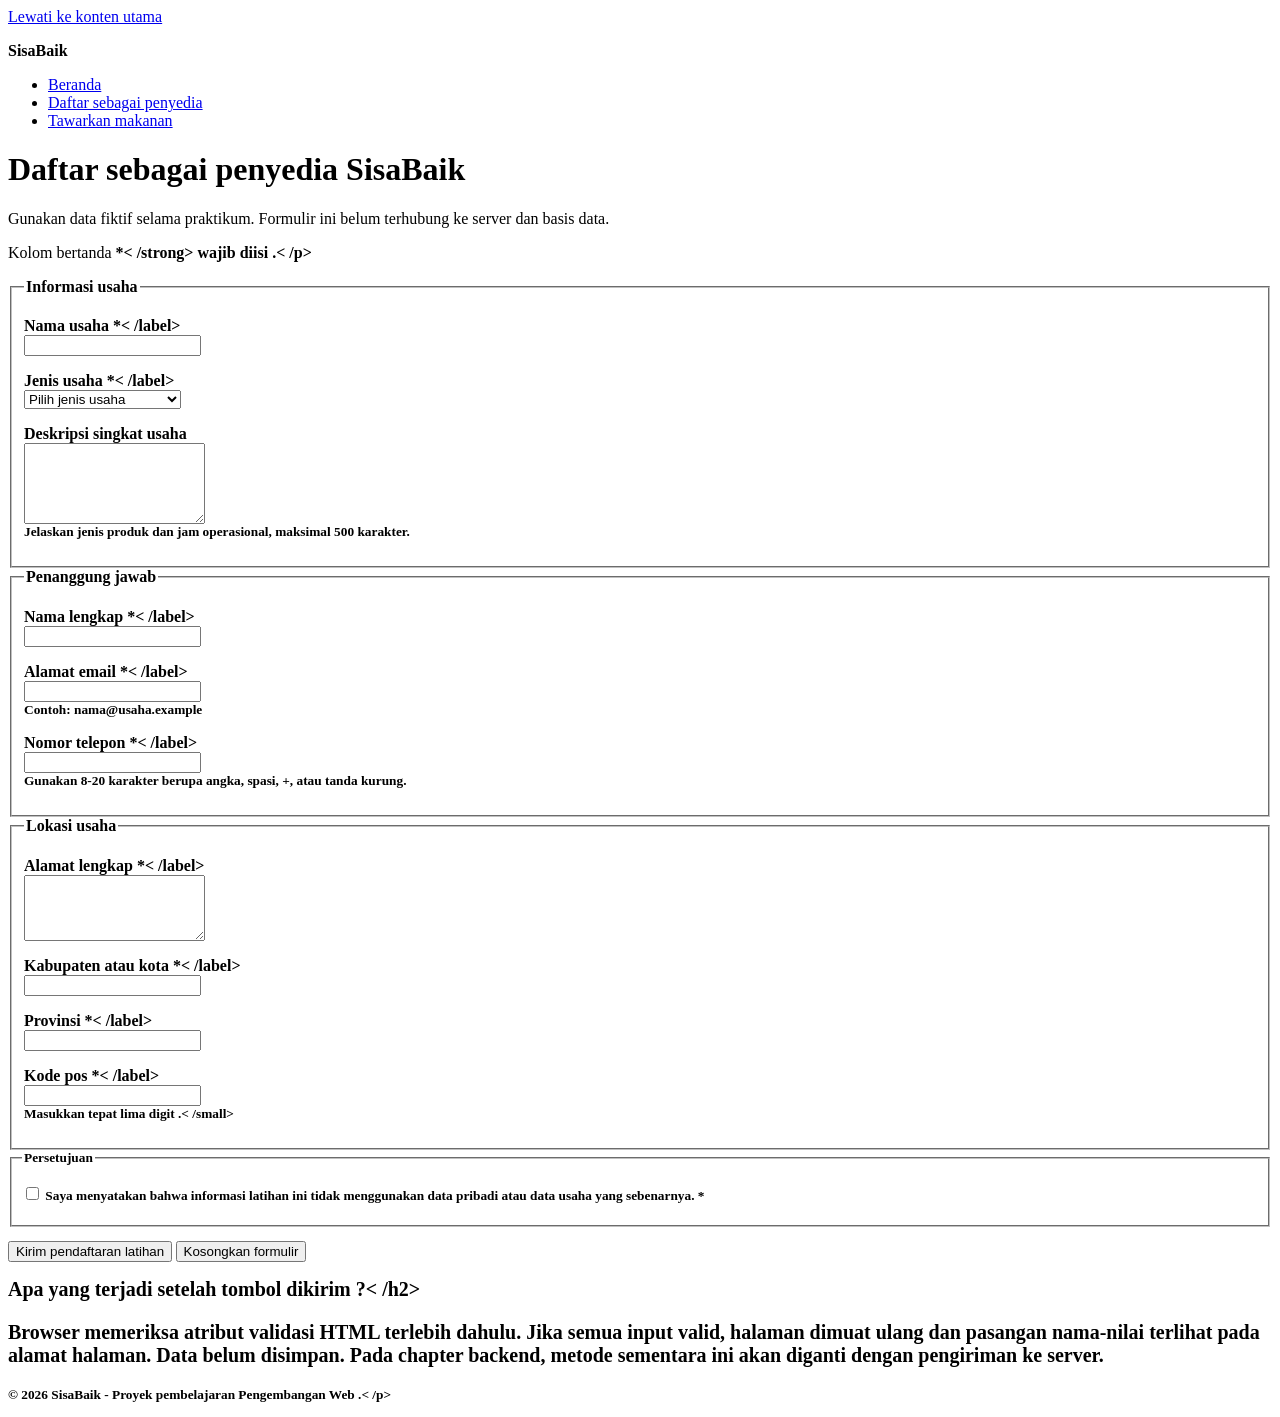
==== daftar-penyedia.html @ b6f7a459 "feat: add accessible provider registration form" ====
<! doctype html>
<html lang="id">
<head>
<meta charset="utf-8">
<meta name="viewport" content="width=device-width, initial-scale=1">
<meta
name="description"
content="Formulir prototipe untuk mendaftarkan usaha sebagai penyedia makanan di SisaBaik."
>
<title>Daftar Penyedia | SisaBaik</title>
</head>
<body>
<a href="#konten-utama">Lewati ke konten utama</a>

<header>
<p><strong>SisaBaik</strong></p>
<nav aria-label="Navigasi utama">
<ul>
<li><a href="index.html">Beranda</a></li>
<li>
<a href="daftar-penyedia.html" aria-current="page">
Daftar sebagai penyedia
</a>
</li>
<li><a href="tawarkan-makanan.html">Tawarkan makanan</a></li>
</ul>
</nav>
</header>

<main id="konten-utama" tabindex="-1">
<h1>Daftar sebagai penyedia SisaBaik</h1>
<p>
Gunakan data fiktif selama praktikum. Formulir ini belum terhubung ke
server dan basis data.
</p>
<p id="petunjuk-wajib">Kolom bertanda <strong> *< /strong> wajib diisi .< /p>

<form
action="daftar-penyedia.html"
method="get"
aria-describedby="petunjuk-wajib"
>
<fieldset>
<legend>Informasi usaha</legend>

<p>
<label for="nama-usaha">Nama usaha *< /label><br>
<input
type="text"
id="nama-usaha"
name="nama_usaha"
autocomplete="organization"
minlength="3"
maxlength="100"
required
>
</p>

<p>
<label for="jenis-usaha">Jenis usaha *< /label><br>
<select id="jenis-usaha" name="jenis_usaha" required>
<option value="">Pilih jenis usaha</option>
<option value="restoran">Restoran</option>
<option value="toko-roti">Toko roti</option>
<option value="katering">Katering</option>
<option value="ritel">Toko ritel</option>
<option value="hotel">Hotel atau penginapan</option>
<option value="lainnya">Lainnya</option>
</select>
</p>

<p>
<label for="deskripsi-usaha">Deskripsi singkat usaha</label><br>
<textarea
id="deskripsi-usaha"
name="deskripsi_usaha"
rows="5"
maxlength="500"
aria-describedby="bantuan-deskripsi"
></textarea><br>
<small id="bantuan-deskripsi">
Jelaskan jenis produk dan jam operasional, maksimal 500 karakter.
</small>
</p>
</fieldset>

<fieldset>
<legend>Penanggung jawab</legend>

<p>
<label for="nama-penanggung-jawab">Nama lengkap *< /label><br>
<input
type="text"
id="nama-penanggung-jawab"
name="nama_penanggung_jawab"
autocomplete="name"
minlength="3"
maxlength="100"
required
>
</p>

<p>
<label for="email">Alamat email *< /label><br>
<input
type="email"
id="email"
name="email"
autocomplete="email"
maxlength="254"
aria-describedby="bantuan-email"
required
><br>
<small id="bantuan-email">Contoh: nama@usaha.example</small>
</p>

<p>
<label for="telepon">Nomor telepon *< /label><br>
<input
type="tel"
id="telepon"
name="telepon"
autocomplete="tel"
inputmode="tel"
pattern="[0-9+() ]{8,20}"
aria-describedby="bantuan-telepon"
required
><br>
<small id="bantuan-telepon">
Gunakan 8-20 karakter berupa angka, spasi, +, atau tanda kurung.
</small>
</p>
</fieldset>

<fieldset>
<legend>Lokasi usaha</legend>

<p>
<label for="alamat">Alamat lengkap *< /label><br>
<textarea
id="alamat"
name="alamat"
rows="4"
autocomplete="street-address"
minlength="10"
maxlength="250"
required
></textarea>
</p>

<p>
<label for="kota">Kabupaten atau kota *< /label><br>
<input
type="text"
id="kota"
name="kota"
autocomplete="address-level2"
maxlength="100"
required
>
</p>

<p>
<label for="provinsi">Provinsi *< /label><br>
<input
type- text
id="provinsi"
name="provinsi"
autocomplete="address-level1"
maxlength="100"
required
>
</p>

<p>
<label for="kode-pos">Kode pos *< /label><br>
<input
type="text"
id="kode-pos"
name="kode_pos"
autocomplete="postal-code"
inputmode="numeric"
pattern="[0-9]{5}"
aria-describedby="bantuan-kode-pos"
required
><br>
<small id="bantuan-kode-pos">Masukkan tepat lima digit .< /small>
</p>
</fieldset>

<fieldset>
<legend>Persetujuan</legend>
<p>
<input
type="checkbox"
id="persetujuan"
name="persetujuan"
value="setuju"
required
>
<label for="persetujuan">
Saya menyatakan bahwa informasi latihan ini tidak menggunakan
data pribadi atau data usaha yang sebenarnya. *
</label>
</p>
</fieldset>

<p>
<button type="submit">Kirim pendaftaran latihan</button>
<button type="reset">Kosongkan formulir</button>
</p>
</form>

<section aria-labelledby="catatan-prototipe">
<h2 id="catatan-prototipe">Apa yang terjadi setelah tombol dikirim ?< /h2>
<p>
Browser memeriksa atribut validasi HTML terlebih dahulu. Jika semua
input valid, halaman dimuat ulang dan pasangan nama-nilai terlihat
pada alamat halaman. Data belum disimpan. Pada chapter backend,
metode sementara ini akan diganti dengan pengiriman ke server.
</p>
</section>
</main>

<footer>
<p>&copy; 2026 SisaBaik - Proyek pembelajaran Pengembangan Web .< /p>
</footer>
</body>
</html>
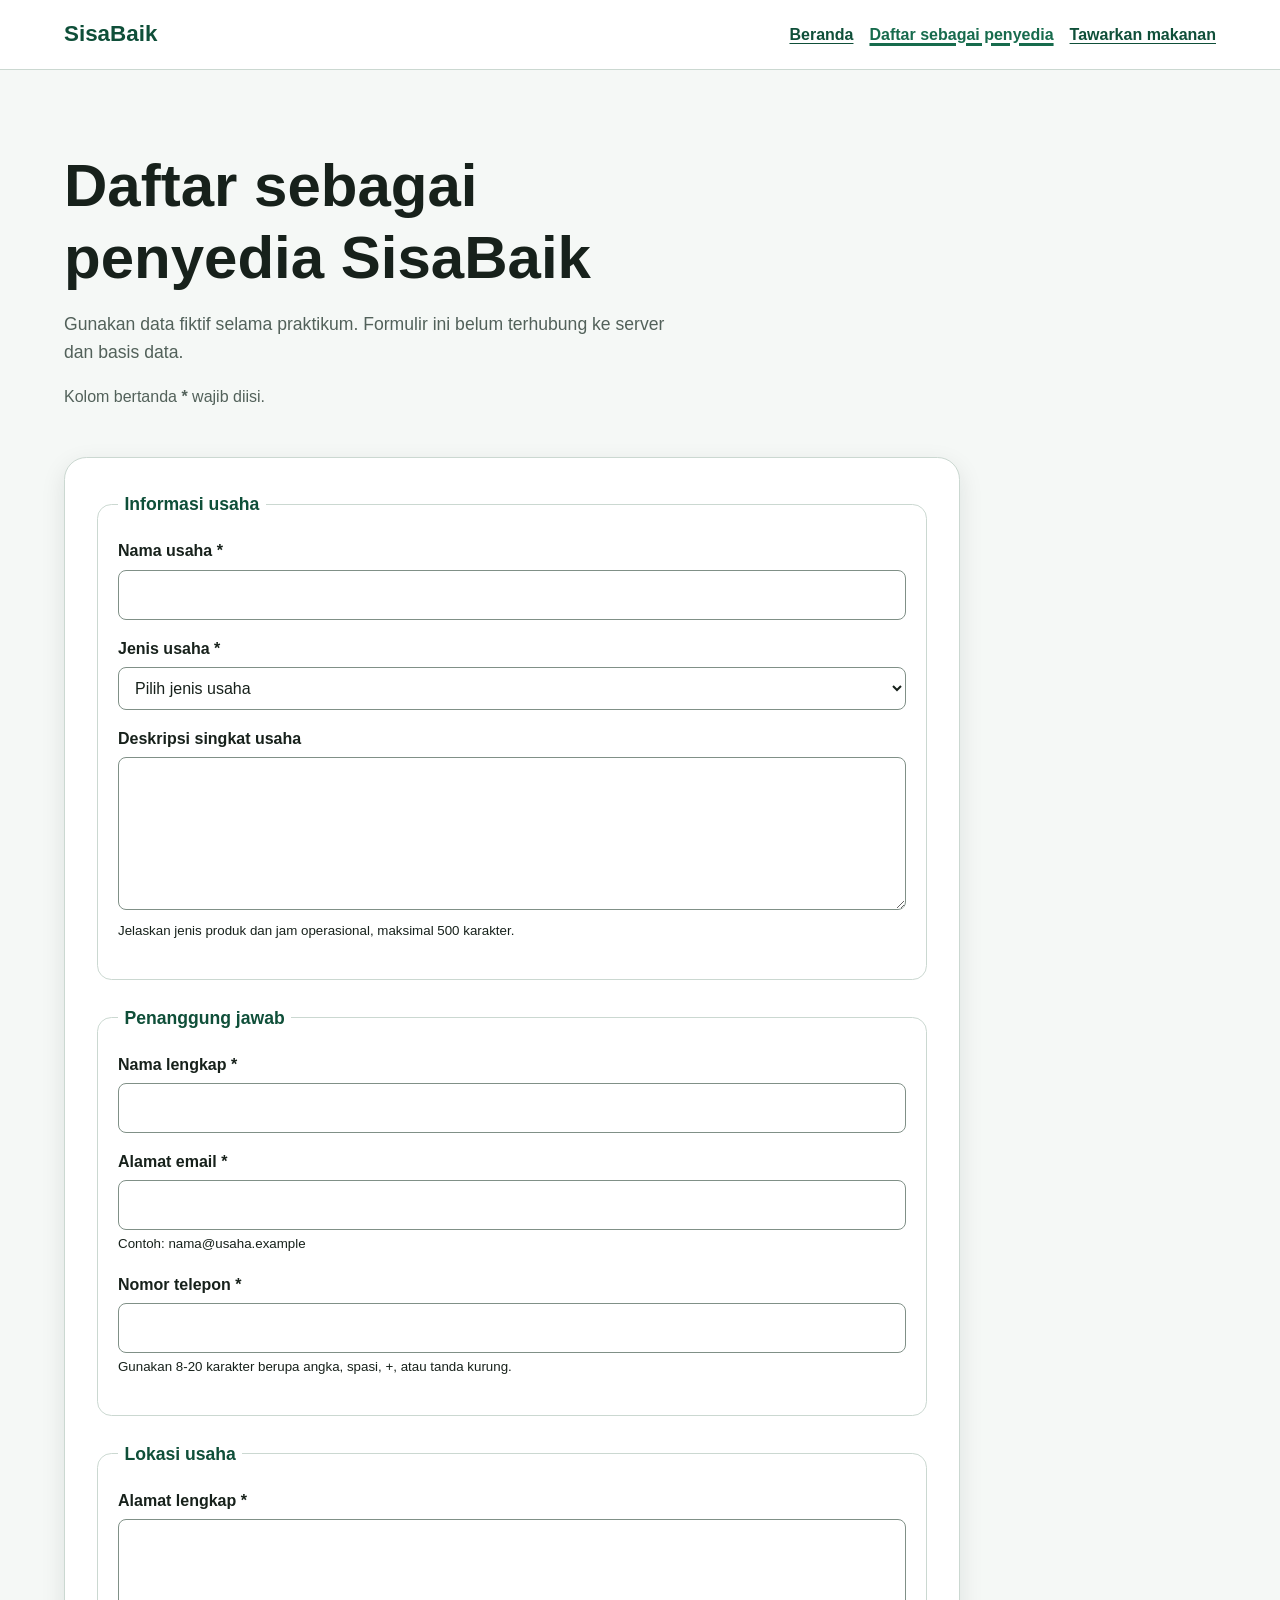
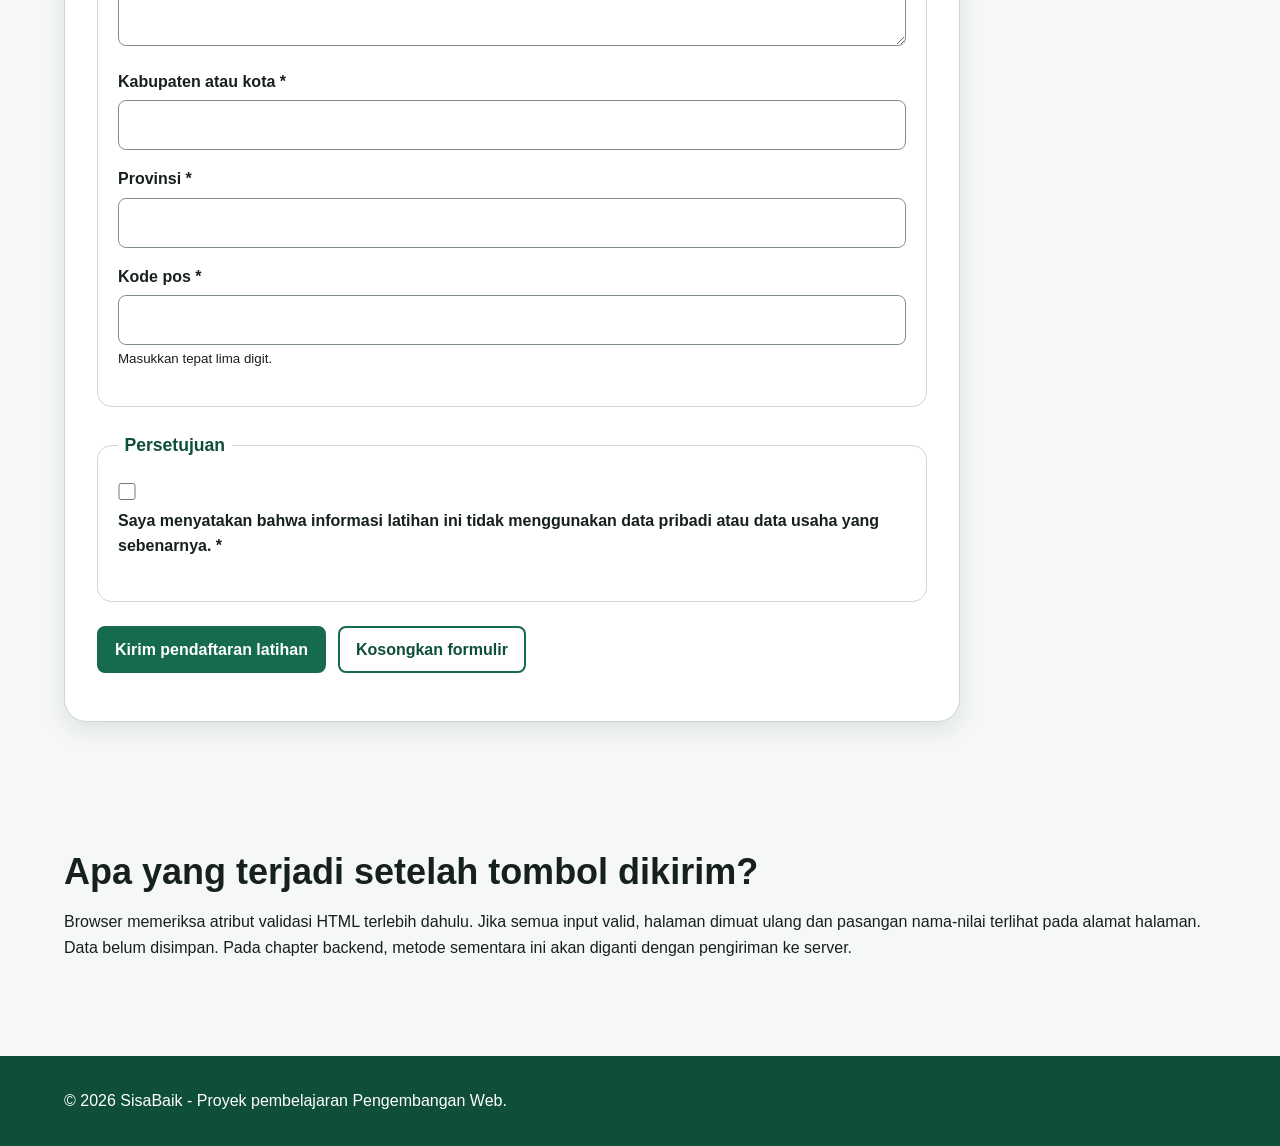
==== commit 2db70044: "feat: add responsive SisaBaik visual system" ====
--- a/daftar-penyedia.html
+++ b/daftar-penyedia.html
@@ -1,229 +1,428 @@
-<! doctype html>
+<!doctype html>
+
 <html lang="id">
-<head>
-<meta charset="utf-8">
-<meta name="viewport" content="width=device-width, initial-scale=1">
-<meta
-name="description"
-content="Formulir prototipe untuk mendaftarkan usaha sebagai penyedia makanan di SisaBaik."
->
-<title>Daftar Penyedia | SisaBaik</title>
-</head>
-<body>
-<a href="#konten-utama">Lewati ke konten utama</a>
-
-<header>
-<p><strong>SisaBaik</strong></p>
-<nav aria-label="Navigasi utama">
-<ul>
-<li><a href="index.html">Beranda</a></li>
-<li>
-<a href="daftar-penyedia.html" aria-current="page">
-Daftar sebagai penyedia
-</a>
-</li>
-<li><a href="tawarkan-makanan.html">Tawarkan makanan</a></li>
-</ul>
-</nav>
-</header>
-
-<main id="konten-utama" tabindex="-1">
-<h1>Daftar sebagai penyedia SisaBaik</h1>
-<p>
-Gunakan data fiktif selama praktikum. Formulir ini belum terhubung ke
-server dan basis data.
-</p>
-<p id="petunjuk-wajib">Kolom bertanda <strong> *< /strong> wajib diisi .< /p>
-
-<form
-action="daftar-penyedia.html"
-method="get"
-aria-describedby="petunjuk-wajib"
->
-<fieldset>
-<legend>Informasi usaha</legend>
-
-<p>
-<label for="nama-usaha">Nama usaha *< /label><br>
-<input
-type="text"
-id="nama-usaha"
-name="nama_usaha"
-autocomplete="organization"
-minlength="3"
-maxlength="100"
-required
->
-</p>
-
-<p>
-<label for="jenis-usaha">Jenis usaha *< /label><br>
-<select id="jenis-usaha" name="jenis_usaha" required>
-<option value="">Pilih jenis usaha</option>
-<option value="restoran">Restoran</option>
-<option value="toko-roti">Toko roti</option>
-<option value="katering">Katering</option>
-<option value="ritel">Toko ritel</option>
-<option value="hotel">Hotel atau penginapan</option>
-<option value="lainnya">Lainnya</option>
-</select>
-</p>
-
-<p>
-<label for="deskripsi-usaha">Deskripsi singkat usaha</label><br>
-<textarea
-id="deskripsi-usaha"
-name="deskripsi_usaha"
-rows="5"
-maxlength="500"
-aria-describedby="bantuan-deskripsi"
-></textarea><br>
-<small id="bantuan-deskripsi">
-Jelaskan jenis produk dan jam operasional, maksimal 500 karakter.
-</small>
-</p>
-</fieldset>
-
-<fieldset>
-<legend>Penanggung jawab</legend>
-
-<p>
-<label for="nama-penanggung-jawab">Nama lengkap *< /label><br>
-<input
-type="text"
-id="nama-penanggung-jawab"
-name="nama_penanggung_jawab"
-autocomplete="name"
-minlength="3"
-maxlength="100"
-required
->
-</p>
-
-<p>
-<label for="email">Alamat email *< /label><br>
-<input
-type="email"
-id="email"
-name="email"
-autocomplete="email"
-maxlength="254"
-aria-describedby="bantuan-email"
-required
-><br>
-<small id="bantuan-email">Contoh: nama@usaha.example</small>
-</p>
-
-<p>
-<label for="telepon">Nomor telepon *< /label><br>
-<input
-type="tel"
-id="telepon"
-name="telepon"
-autocomplete="tel"
-inputmode="tel"
-pattern="[0-9+() ]{8,20}"
-aria-describedby="bantuan-telepon"
-required
-><br>
-<small id="bantuan-telepon">
-Gunakan 8-20 karakter berupa angka, spasi, +, atau tanda kurung.
-</small>
-</p>
-</fieldset>
-
-<fieldset>
-<legend>Lokasi usaha</legend>
-
-<p>
-<label for="alamat">Alamat lengkap *< /label><br>
-<textarea
-id="alamat"
-name="alamat"
-rows="4"
-autocomplete="street-address"
-minlength="10"
-maxlength="250"
-required
-></textarea>
-</p>
-
-<p>
-<label for="kota">Kabupaten atau kota *< /label><br>
-<input
-type="text"
-id="kota"
-name="kota"
-autocomplete="address-level2"
-maxlength="100"
-required
->
-</p>
-
-<p>
-<label for="provinsi">Provinsi *< /label><br>
-<input
-type- text
-id="provinsi"
-name="provinsi"
-autocomplete="address-level1"
-maxlength="100"
-required
->
-</p>
-
-<p>
-<label for="kode-pos">Kode pos *< /label><br>
-<input
-type="text"
-id="kode-pos"
-name="kode_pos"
-autocomplete="postal-code"
-inputmode="numeric"
-pattern="[0-9]{5}"
-aria-describedby="bantuan-kode-pos"
-required
-><br>
-<small id="bantuan-kode-pos">Masukkan tepat lima digit .< /small>
-</p>
-</fieldset>
-
-<fieldset>
-<legend>Persetujuan</legend>
-<p>
-<input
-type="checkbox"
-id="persetujuan"
-name="persetujuan"
-value="setuju"
-required
->
-<label for="persetujuan">
-Saya menyatakan bahwa informasi latihan ini tidak menggunakan
-data pribadi atau data usaha yang sebenarnya. *
-</label>
-</p>
-</fieldset>
-
-<p>
-<button type="submit">Kirim pendaftaran latihan</button>
-<button type="reset">Kosongkan formulir</button>
-</p>
-</form>
-
-<section aria-labelledby="catatan-prototipe">
-<h2 id="catatan-prototipe">Apa yang terjadi setelah tombol dikirim ?< /h2>
-<p>
-Browser memeriksa atribut validasi HTML terlebih dahulu. Jika semua
-input valid, halaman dimuat ulang dan pasangan nama-nilai terlihat
-pada alamat halaman. Data belum disimpan. Pada chapter backend,
-metode sementara ini akan diganti dengan pengiriman ke server.
-</p>
-</section>
-</main>
-
-<footer>
-<p>&copy; 2026 SisaBaik - Proyek pembelajaran Pengembangan Web .< /p>
-</footer>
-</body>
+
+    <head>
+
+        <meta charset="utf-8">
+
+        <meta
+            name="viewport"
+            content="width=device-width, initial-scale=1"
+        >
+
+        <meta
+            name="description"
+            content="Formulir prototipe untuk mendaftarkan usaha sebagai penyedia makanan di SisaBaik."
+        >
+
+        <title>Daftar Penyedia | SisaBaik</title>
+
+        <link rel="stylesheet" href="styles.css">
+
+    </head>
+
+    <body>
+
+        <a class="skip-link" href="#konten-utama">
+            Lewati ke konten utama
+        </a>
+
+        <header class="site-header">
+
+            <div class="container header-layout">
+
+                <p class="brand">
+                    SisaBaik
+                </p>
+
+                <nav aria-label="Navigasi utama">
+
+                    <ul class="nav-list">
+
+                        <li>
+                            <a href="index.html">
+                                Beranda
+                            </a>
+                        </li>
+
+                        <li>
+                            <a
+                                href="daftar-penyedia.html"
+                                aria-current="page"
+                            >
+                                Daftar sebagai penyedia
+                            </a>
+                        </li>
+
+                        <li>
+                            <a href="tawarkan-makanan.html">
+                                Tawarkan makanan
+                            </a>
+                        </li>
+
+                    </ul>
+
+                </nav>
+
+            </div>
+
+        </header>
+
+        <main
+            class="container"
+            id="konten-utama"
+            tabindex="-1"
+        >
+
+            <div class="page-heading">
+
+                <h1>
+                    Daftar sebagai penyedia SisaBaik
+                </h1>
+
+                <p class="lead">
+                    Gunakan data fiktif selama praktikum. Formulir ini belum terhubung ke
+                    server dan basis data.
+                </p>
+
+                <p
+                    class="required-note"
+                    id="petunjuk-wajib"
+                >
+                    Kolom bertanda <strong>*</strong> wajib diisi.
+                </p>
+
+            </div>
+
+            <form
+                class="form-card"
+                action="daftar-penyedia.html"
+                method="get"
+                aria-describedby="petunjuk-wajib"
+            >
+
+                <fieldset class="form-section">
+
+                    <legend>
+                        Informasi usaha
+                    </legend>
+
+                    <p>
+
+                        <label for="nama-usaha">
+                            Nama usaha *
+                        </label><br>
+
+                        <input
+                            type="text"
+                            id="nama-usaha"
+                            name="nama_usaha"
+                            autocomplete="organization"
+                            minlength="3"
+                            maxlength="100"
+                            required
+                        >
+
+                    </p>
+
+                    <p>
+
+                        <label for="jenis-usaha">
+                            Jenis usaha *
+                        </label><br>
+
+                        <select
+                            id="jenis-usaha"
+                            name="jenis_usaha"
+                            required
+                        >
+
+                            <option value="">
+                                Pilih jenis usaha
+                            </option>
+
+                            <option value="restoran">
+                                Restoran
+                            </option>
+
+                            <option value="toko-roti">
+                                Toko roti
+                            </option>
+
+                            <option value="katering">
+                                Katering
+                            </option>
+
+                            <option value="ritel">
+                                Toko ritel
+                            </option>
+
+                            <option value="hotel">
+                                Hotel atau penginapan
+                            </option>
+
+                            <option value="lainnya">
+                                Lainnya
+                            </option>
+
+                        </select>
+
+                    </p>
+
+                    <p>
+
+                        <label for="deskripsi-usaha">
+                            Deskripsi singkat usaha
+                        </label><br>
+
+                        <textarea
+                            id="deskripsi-usaha"
+                            name="deskripsi_usaha"
+                            rows="5"
+                            maxlength="500"
+                            aria-describedby="bantuan-deskripsi"
+                        ></textarea><br>
+
+                        <small id="bantuan-deskripsi">
+                            Jelaskan jenis produk dan jam operasional, maksimal 500 karakter.
+                        </small>
+
+                    </p>
+
+                </fieldset>
+
+                <fieldset class="form-section">
+
+                    <legend>
+                        Penanggung jawab
+                    </legend>
+
+                    <p>
+
+                        <label for="nama-penanggung-jawab">
+                            Nama lengkap *
+                        </label><br>
+
+                        <input
+                            type="text"
+                            id="nama-penanggung-jawab"
+                            name="nama_penanggung_jawab"
+                            autocomplete="name"
+                            minlength="3"
+                            maxlength="100"
+                            required
+                        >
+
+                    </p>
+
+                    <p>
+
+                        <label for="email">
+                            Alamat email *
+                        </label><br>
+
+                        <input
+                            type="email"
+                            id="email"
+                            name="email"
+                            autocomplete="email"
+                            maxlength="254"
+                            aria-describedby="bantuan-email"
+                            required
+                        ><br>
+
+                        <small id="bantuan-email">
+                            Contoh: nama@usaha.example
+                        </small>
+
+                    </p>
+
+                    <p>
+
+                        <label for="telepon">
+                            Nomor telepon *
+                        </label><br>
+
+                        <input
+                            type="tel"
+                            id="telepon"
+                            name="telepon"
+                            autocomplete="tel"
+                            inputmode="tel"
+                            pattern="[0-9+() ]{8,20}"
+                            aria-describedby="bantuan-telepon"
+                            required
+                        ><br>
+
+                        <small id="bantuan-telepon">
+                            Gunakan 8-20 karakter berupa angka, spasi, +, atau tanda kurung.
+                        </small>
+
+                    </p>
+
+                </fieldset>
+
+                <fieldset class="form-section">
+
+                    <legend>
+                        Lokasi usaha
+                    </legend>
+
+                    <p>
+
+                        <label for="alamat">
+                            Alamat lengkap *
+                        </label><br>
+
+                        <textarea
+                            id="alamat"
+                            name="alamat"
+                            rows="4"
+                            autocomplete="street-address"
+                            minlength="10"
+                            maxlength="250"
+                            required
+                        ></textarea>
+
+                    </p>
+
+                    <p>
+
+                        <label for="kota">
+                            Kabupaten atau kota *
+                        </label><br>
+
+                        <input
+                            type="text"
+                            id="kota"
+                            name="kota"
+                            autocomplete="address-level2"
+                            maxlength="100"
+                            required
+                        >
+
+                    </p>
+
+                    <p>
+
+                        <label for="provinsi">
+                            Provinsi *
+                        </label><br>
+
+                        <input
+                            type="text"
+                            id="provinsi"
+                            name="provinsi"
+                            autocomplete="address-level1"
+                            maxlength="100"
+                            required
+                        >
+
+                    </p>
+
+                    <p>
+
+                        <label for="kode-pos">
+                            Kode pos *
+                        </label><br>
+
+                        <input
+                            type="text"
+                            id="kode-pos"
+                            name="kode_pos"
+                            autocomplete="postal-code"
+                            inputmode="numeric"
+                            pattern="[0-9]{5}"
+                            aria-describedby="bantuan-kode-pos"
+                            required
+                        ><br>
+
+                        <small id="bantuan-kode-pos">
+                            Masukkan tepat lima digit.
+                        </small>
+
+                    </p>
+
+                </fieldset>
+
+                <fieldset class="form-section">
+
+                    <legend>
+                        Persetujuan
+                    </legend>
+
+                    <p>
+
+                        <input
+                            type="checkbox"
+                            id="persetujuan"
+                            name="persetujuan"
+                            value="setuju"
+                            required
+                        >
+
+                        <label for="persetujuan">
+                            Saya menyatakan bahwa informasi latihan ini tidak menggunakan
+                            data pribadi atau data usaha yang sebenarnya. *
+                        </label>
+
+                    </p>
+
+                </fieldset>
+
+                <p class="form-actions">
+
+                    <button
+                        class="button"
+                        type="submit"
+                    >
+                        Kirim pendaftaran latihan
+                    </button>
+
+                    <button
+                        class="button button-secondary"
+                        type="reset"
+                    >
+                        Kosongkan formulir
+                    </button>
+
+                </p>
+
+            </form>
+
+            <section
+                class="section"
+                aria-labelledby="catatan-prototipe"
+            >
+
+                <h2 id="catatan-prototipe">
+                    Apa yang terjadi setelah tombol dikirim?
+                </h2>
+
+                <p>
+                    Browser memeriksa atribut validasi HTML terlebih dahulu. Jika semua
+                    input valid, halaman dimuat ulang dan pasangan nama-nilai terlihat
+                    pada alamat halaman. Data belum disimpan. Pada chapter backend,
+                    metode sementara ini akan diganti dengan pengiriman ke server.
+                </p>
+
+            </section>
+
+        </main>
+
+        <footer class="site-footer">
+
+            <div class="container footer-layout">
+
+                <p>
+                    &copy; 2026 SisaBaik - Proyek pembelajaran Pengembangan Web.
+                </p>
+
+            </div>
+
+        </footer>
+
+    </body>
+
 </html>
--- a/styles.css
+++ b/styles.css
@@ -0,0 +1,440 @@
+:root {
+    --color-primary: #176b4d;
+    --color-primary-dark: #0f4f39;
+    --color-primary-soft: #e8f5ef;
+    --color-accent: #f2b84b;
+    --color-text: #17211b;
+    --color-muted: #52615a;
+    --color-surface: #ffffff;
+    --color-background: #f5f8f6;
+    --color-border: #cbd8d1;
+    --color-danger: #a52a2a;
+    --shadow-card: 0 0.5rem 1.5rem rgb(23 33 27 / 10%);
+    --radius-small: 0.5rem;
+    --radius-medium: 0.9rem;
+    --radius-large: 1.4rem;
+    --content-width: 72rem;
+}
+
+*,
+*::before,
+*::after {
+    box-sizing: border-box;
+}
+
+html {
+    scroll-behavior: smooth;
+}
+
+body {
+    margin: 0;
+    background: var(--color-background);
+    color: var(--color-text);
+    font-family: Arial, Helvetica, sans-serif;
+    font-size: 1rem;
+    line-height: 1.6;
+}
+
+h1,
+h2,
+h3,
+p {
+    margin-block-start: 0;
+}
+
+h1,
+h2,
+h3 {
+    line-height: 1.2;
+}
+
+h1 {
+    max-width: 18ch;
+    margin-block-end: 1rem;
+    font-size: clamp(2rem, 7vw, 3.75rem);
+}
+
+h2 {
+    margin-block-end: 1rem;
+    font-size: clamp(1.5rem, 4vw, 2.25rem);
+}
+
+h3 {
+    margin-block-end: 0.6rem;
+    font-size: 1.2rem;
+}
+
+a {
+    color: var(--color-primary-dark);
+    text-underline-offset: 0.2em;
+}
+
+a:hover {
+    text-decoration-thickness: 0.18em;
+}
+
+:focus-visible {
+    outline: 0.2rem solid var(--color-accent);
+    outline-offset: 0.2rem;
+}
+
+.skip-link {
+    position: absolute;
+    inset-block-start: 0.5rem;
+    inset-inline-start: 0.5rem;
+    z-index: 100;
+    padding: 0.7rem 1rem;
+    border-radius: var(--radius-small);
+    background: var(--color-text);
+    color: var(--color-surface);
+    transform: translateY(-180%);
+}
+
+.skip-link:focus {
+    transform: translateY(0);
+}
+
+.container {
+    width: min(100% - 2rem, var(--content-width));
+    margin-inline: auto;
+}
+
+.site-header {
+    background: var(--color-surface);
+    border-block-end: 0.0625rem solid var(--color-border);
+}
+
+.header-layout {
+    display: flex;
+    flex-direction: column;
+    gap: 0.75rem;
+    padding-block: 1rem;
+}
+
+.brand {
+    margin: 0;
+    color: var(--color-primary-dark);
+    font-size: 1.4rem;
+    font-weight: 700;
+}
+
+.nav-list {
+    display: flex;
+    flex-wrap: wrap;
+    gap: 0.5rem 1rem;
+    margin: 0;
+    padding: 0;
+    list-style: none;
+}
+
+.nav-list a {
+    display: inline-block;
+    padding-block: 0.35rem;
+    font-weight: 700;
+}
+
+.nav-list a[aria-current="page"] {
+    color: var(--color-primary);
+    text-decoration-thickness: 0.2em;
+}
+
+.hero {
+    padding-block: clamp(3rem, 10vw, 7rem);
+    background: linear-gradient(
+        135deg,
+        rgb(232 245 239 / 95%),
+        rgb(255 255 255 / 92%)
+    );
+}
+
+.hero-layout {
+    display: grid;
+    gap: 2rem;
+    align-items: center;
+}
+
+.eyebrow {
+    margin-block-end: 0.5rem;
+    color: var(--color-primary-dark);
+    font-weight: 700;
+    letter-spacing: 0.05em;
+    text-transform: uppercase;
+}
+
+.lead {
+    max-width: 62ch;
+    color: var(--color-muted);
+    font-size: 1.1rem;
+}
+
+.hero-panel {
+    padding: 1.5rem;
+    border: 0.0625rem solid var(--color-border);
+    border-radius: var(--radius-large);
+    background: var(--color-surface);
+    box-shadow: var(--shadow-card);
+}
+
+.hero-panel strong {
+    display: block;
+    color: var(--color-primary-dark);
+    font-size: 2rem;
+}
+
+.button-group,
+.form-actions {
+    display: flex;
+    flex-wrap: wrap;
+    gap: 0.75rem;
+    align-items: center;
+}
+
+.button {
+    display: inline-block;
+    padding: 0.75rem 1rem;
+    border: 0.125rem solid var(--color-primary);
+    border-radius: var(--radius-small);
+    background: var(--color-primary);
+    color: var(--color-surface);
+    font: inherit;
+    font-weight: 700;
+    line-height: 1.2;
+    text-decoration: none;
+    cursor: pointer;
+}
+
+.button:hover {
+    background: var(--color-primary-dark);
+    border-color: var(--color-primary-dark);
+}
+
+.button-secondary {
+    background: transparent;
+    color: var(--color-primary-dark);
+}
+
+.section {
+    padding-block: clamp(2.5rem, 7vw, 5rem);
+}
+
+.section-alt {
+    background: var(--color-surface);
+}
+
+.section-intro {
+    max-width: 65ch;
+    color: var(--color-muted);
+}
+
+.steps-grid,
+.benefit-grid,
+.offer-grid {
+    display: grid;
+    grid-template-columns: 1fr;
+    gap: 1rem;
+}
+
+.card {
+    padding: 1.25rem;
+    border: 0.0625rem solid var(--color-border);
+    border-radius: var(--radius-medium);
+    background: var(--color-surface);
+    box-shadow: var(--shadow-card);
+}
+
+.step-number {
+    display: inline-grid;
+    width: 2.25rem;
+    height: 2.25rem;
+    margin-block-end: 0.75rem;
+    place-items: center;
+    border-radius: 50%;
+    background: var(--color-primary-soft);
+    color: var(--color-primary-dark);
+    font-weight: 700;
+}
+
+.offer-card {
+    display: flex;
+    flex-direction: column;
+    overflow: hidden;
+    border: 0.0625rem solid var(--color-border);
+    border-radius: var(--radius-medium);
+    background: var(--color-surface);
+    box-shadow: var(--shadow-card);
+}
+
+.offer-card__visual {
+    min-height: 8rem;
+    background: linear-gradient(
+        135deg,
+        var(--color-primary),
+        var(--color-primary-dark)
+    );
+}
+
+.offer-card__content {
+    display: flex;
+    flex: 1;
+    flex-direction: column;
+    padding: 1.25rem;
+}
+
+.offer-card__meta {
+    color: var(--color-muted);
+}
+
+.offer-card__price {
+    margin-block-start: auto;
+    font-size: 1.15rem;
+}
+
+.badge {
+    display: inline-block;
+    width: fit-content;
+    margin-block-end: 0.75rem;
+    padding: 0.25rem 0.6rem;
+    border-radius: 999px;
+    background: var(--color-primary-soft);
+    color: var(--color-primary-dark);
+    font-size: 0.85rem;
+    font-weight: 700;
+}
+
+.notice {
+    padding: 1rem;
+    border-inline-start: 0.3rem solid var(--color-primary);
+    border-radius: var(--radius-small);
+    background: var(--color-primary-soft);
+}
+
+.page-heading {
+    padding-block: clamp(2.5rem, 7vw, 5rem) 2rem;
+}
+
+.form-card {
+    max-width: 56rem;
+    margin-block-end: 3rem;
+    padding: clamp(1rem, 4vw, 2rem);
+    border: 0.0625rem solid var(--color-border);
+    border-radius: var(--radius-large);
+    background: var(--color-surface);
+    box-shadow: var(--shadow-card);
+}
+
+.form-section {
+    margin: 0 0 1.5rem;
+    padding: 1.25rem;
+    border: 0.0625rem solid var(--color-border);
+    border-radius: var(--radius-medium);
+}
+
+.form-section legend {
+    padding-inline: 0.4rem;
+    color: var(--color-primary-dark);
+    font-size: 1.1rem;
+    font-weight: 700;
+}
+
+label {
+    display: inline-block;
+    margin-block-end: 0.35rem;
+    font-weight: 700;
+}
+
+input,
+select,
+textarea {
+    width: 100%;
+    padding: 0.7rem 0.75rem;
+    border: 0.0625rem solid #809087;
+    border-radius: var(--radius-small);
+    background: var(--color-surface);
+    color: var(--color-text);
+    font: inherit;
+}
+
+textarea {
+    resize: vertical;
+}
+
+input:focus,
+select:focus,
+textarea:focus {
+    border-color: var(--color-primary-dark);
+}
+
+input[type="checkbox"],
+input[type="radio"] {
+    width: 1.1rem;
+    height: 1.1rem;
+    margin: 0.2rem 0 0;
+    accent-color: var(--color-primary);
+}
+
+.required-note {
+    color: var(--color-muted);
+}
+
+.site-footer {
+    padding-block: 2rem;
+    background: var(--color-primary-dark);
+    color: var(--color-surface);
+}
+
+.site-footer a {
+    color: var(--color-surface);
+}
+
+.footer-layout {
+    display: flex;
+    flex-direction: column;
+    gap: 0.5rem;
+}
+
+.footer-layout p,
+.footer-layout address {
+    margin: 0;
+}
+
+@media (min-width: 48rem) {
+
+    .header-layout {
+        flex-direction: row;
+        justify-content: space-between;
+        align-items: center;
+    }
+
+    .hero-layout {
+        grid-template-columns: minmax(0, 1.5fr) minmax(15rem, 0.7fr);
+    }
+
+    .steps-grid,
+    .benefit-grid {
+        grid-template-columns: repeat(3, minmax(0, 1fr));
+    }
+
+    .offer-grid {
+        grid-template-columns: repeat(2, minmax(0, 1fr));
+    }
+
+    .footer-layout {
+        flex-direction: row;
+        justify-content: space-between;
+        align-items: center;
+    }
+}
+
+@media (min-width: 68rem) {
+
+    .offer-grid {
+        grid-template-columns: repeat(3, minmax(0, 1fr));
+    }
+}
+
+@media (prefers-reduced-motion: reduce) {
+
+    html {
+        scroll-behavior: auto;
+    }
+}
